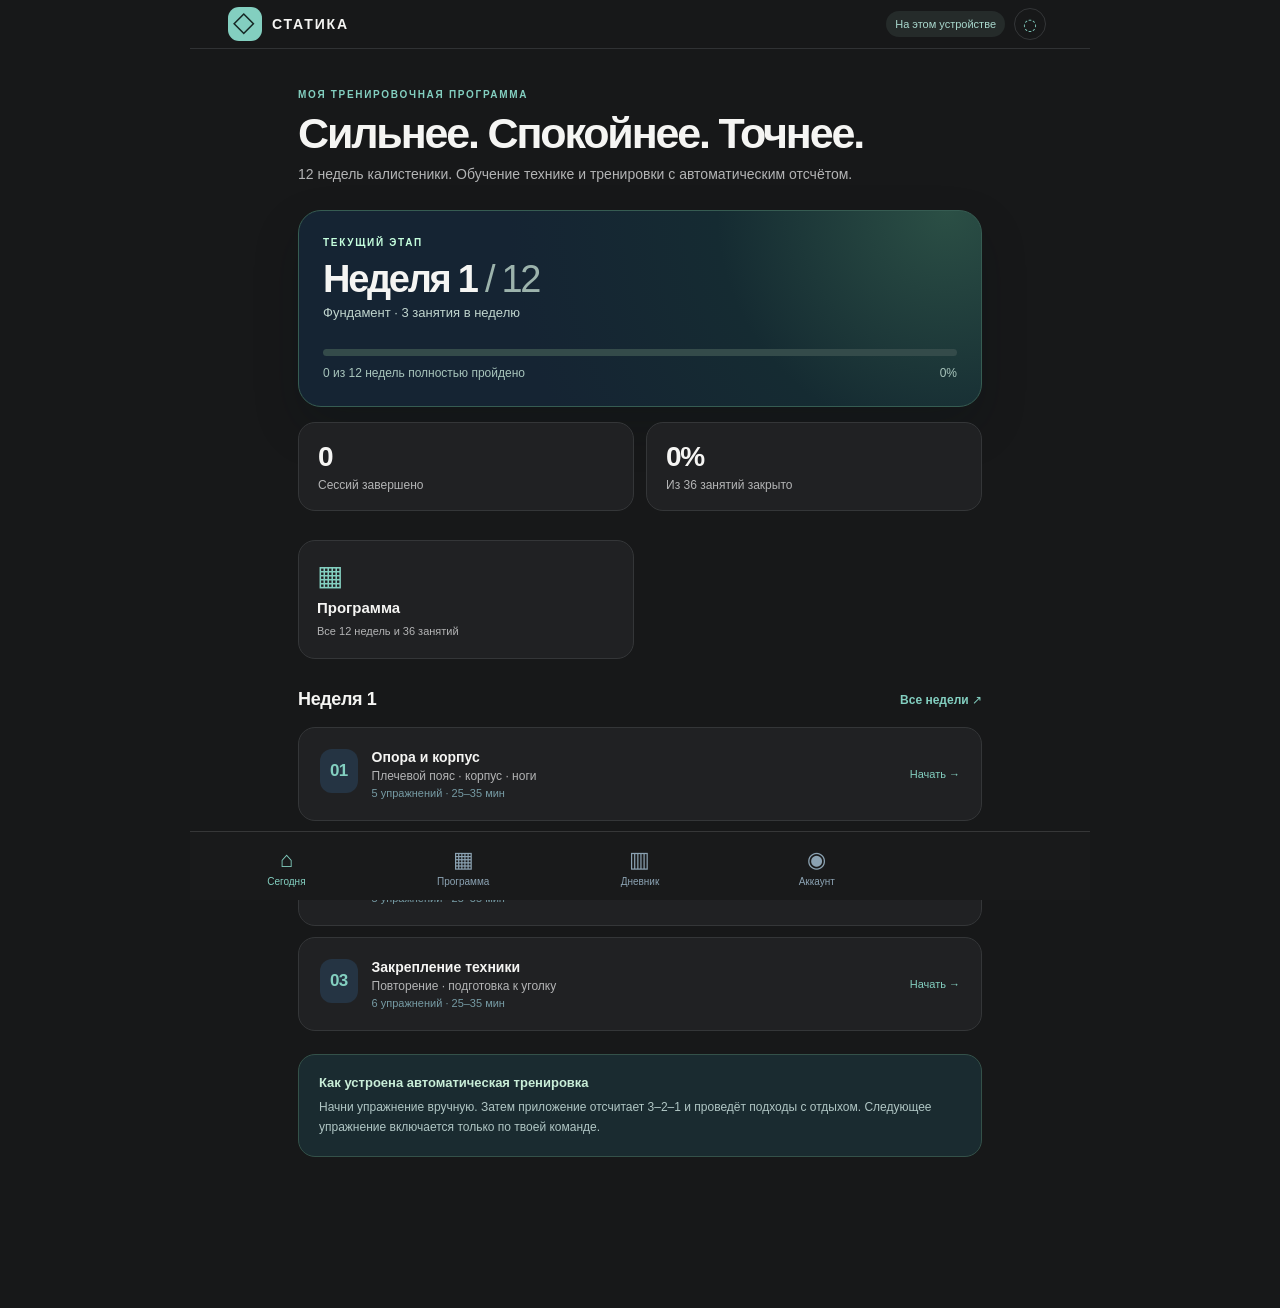
==== test/index.html @ 22984cbe "Add files via upload rc7" ====
<!doctype html>
<html lang="ru">
<head>
  <meta charset="utf-8">
  <meta name="viewport" content="width=device-width,initial-scale=1,viewport-fit=cover">
  <meta name="theme-color" content="#171819">
  <meta name="description" content="Персональный курс статической калистеники: 12 недель, таймер, дневник и синхронизация">
  <meta name="apple-mobile-web-app-capable" content="yes">
  <meta name="apple-mobile-web-app-status-bar-style" content="black-translucent">
  <meta name="apple-mobile-web-app-title" content="Статика">
  <link rel="manifest" href="./manifest.webmanifest">
  <link rel="apple-touch-icon" href="./icons/icon-192.png">
  <link rel="icon" type="image/png" href="./icons/icon-192.png">
  <link rel="stylesheet" href="./styles.css">
  <title>Статика 2.3 RC7 — ТЕСТ</title>
</head>
<body>
  <div id="app" aria-live="polite">
    <div class="splash"><div class="splash-icon">◈</div><strong>Статика</strong><span>Загрузка плана тренировок…</span></div>
  </div>
  <div id="toast" class="toast" role="status" aria-live="polite"></div>
  <script src="../config.js"></script>
  <script src="./visuals.js" defer></script>
  <script src="./v21-engine.js" defer></script>
  <script src="./version.js" defer></script>
  <script src="./app.js" defer></script>
</body>
</html>
---- test/styles.css ----
:root{color-scheme:dark;--bg:#0b1420;--panel:#121f2d;--panel2:#182838;--border:#2d3c4a;--text:#eef6f5;--muted:#9cafbb;--accent:#b0eac6;--accent-dark:#19382a;--warning:#f3d4a0;--red:#ffa9a9;--radius:19px;font-family:-apple-system,BlinkMacSystemFont,'Segoe UI',Roboto,'Helvetica Neue',Arial,sans-serif;font-synthesis:none}
*{box-sizing:border-box}body{margin:0;background:var(--bg);color:var(--text);-webkit-tap-highlight-color:transparent}button,input,textarea,select{font:inherit}button{cursor:pointer}button:disabled{opacity:.6;cursor:not-allowed}a{color:var(--accent)}.app-shell{min-height:100dvh;max-width:900px;margin:auto;padding-bottom:calc(88px + env(safe-area-inset-bottom))}.topbar{height:70px;padding:0 22px;display:flex;align-items:center;justify-content:space-between;border-bottom:1px solid rgba(255,255,255,.06);position:sticky;top:0;background:rgba(11,20,32,.94);backdrop-filter:blur(18px);z-index:10}.brand{border:0;background:none;color:var(--text);display:flex;align-items:center;gap:10px;font-weight:850;letter-spacing:.13em;font-size:14px;padding:8px 0}.brand-mark{border-radius:13px;background:var(--accent);color:#143225;font-size:28px;width:34px;height:34px;line-height:30px}.top-profile{display:flex;gap:9px;align-items:center;border:0;background:transparent;color:inherit}.avatar{border:1px solid var(--border);border-radius:50%;width:32px;height:32px;display:grid;place-items:center;color:var(--accent)}.sync-pill{font-size:11px;border-radius:999px;padding:7px 9px;background:#243345;color:#adbecc}.sync-pill.good{background:#1d392f;color:#aeecc5}.sync-pill.warn{background:#3b3027;color:#f5cc99}.sync-pill.bad{background:#402a2b;color:#ffa9a9}.main{padding:29px 22px 20px}.heading{margin-bottom:25px}.eyebrow{font-size:10px;letter-spacing:.17em;font-weight:800;color:var(--accent);text-transform:uppercase}.heading h1{font-size:clamp(29px,7vw,43px);letter-spacing:-.05em;line-height:1.08;margin:10px 0 8px;font-weight:780}.muted{color:var(--muted);line-height:1.5}.heading p{font-size:14px;max-width:590px;margin:0}.hero{padding:26px 24px;background:radial-gradient(circle at 95% 0%,#2b4f45 0%,#152b32 34%,#152433 65%);border:1px solid #365c52;border-radius:23px;box-shadow:0 20px 45px #03101838}.hero-tag{color:#c5ffde;font-size:10px;letter-spacing:.17em;font-weight:800}.hero h2{font-size:38px;letter-spacing:-.06em;margin:10px 0 4px}.hero h2 span{font-weight:400;color:#9cb3ac}.hero-sub{color:#c0d5ce;font-size:13px}.meter{height:7px;background:#344b4a;border-radius:10px;overflow:hidden}.meter>span{display:block;height:100%;background:var(--accent);border-radius:10px;transition:width .2s}.hero .meter{margin-top:29px}.hero-footer{display:flex;justify-content:space-between;margin-top:10px;font-size:12px;color:#a8c5bc}.two-stats{display:grid;grid-template-columns:repeat(2,minmax(0,1fr));gap:12px;margin:15px 0 29px}.stat{background:var(--panel);border:1px solid var(--border);border-radius:17px;padding:18px 19px}.stat-value{font-size:28px;font-weight:750;letter-spacing:-.05em;color:var(--text)}.stat-label{color:var(--muted);font-size:12px;margin-top:5px}.section-title{display:flex;justify-content:space-between;align-items:center;gap:10px;margin:24px 0 14px}.section-title h2{font-size:18px;margin:0;letter-spacing:-.02em}.text-link{background:transparent;border:0;color:var(--accent);font-size:12px;font-weight:650;padding:6px 0;text-decoration:none}.day-list{display:grid;gap:11px}.day-card{display:flex;align-items:center;text-align:left;gap:14px;padding:17px;background:var(--panel);border:1px solid var(--border);border-radius:17px;color:var(--text);min-width:0}.day-card:hover,.day-card:focus-visible{border-color:#6d9d88}.day-num{font-size:17px;letter-spacing:-.04em;background:#253443;align-self:flex-start;border-radius:12px;padding:12px 10px;color:var(--accent);font-weight:750}.day-info{flex:1;min-width:0;display:grid;gap:4px}.day-info strong{font-size:14px}.day-info>span{font-size:12px;color:var(--muted)}.day-meta{font-size:11px;color:#769ba4}.state-label{font-size:11px;color:var(--accent);white-space:nowrap}.state-label.finished{color:#96b8a4}.state-label b{font-size:17px;margin-left:4px}.note-card{background:#1a2b30;border:1px solid #345149;border-radius:17px;padding:18px 20px;margin:23px 0}.note-card strong{font-size:13px;color:#c9eed8}.note-card p{font-size:12px;color:#b0c6c4;line-height:1.65;margin:7px 0 0}.note-card .btn{margin-top:12px}.recent{border:1px solid var(--border);border-radius:14px;background:transparent;color:inherit;padding:14px;width:100%;display:grid;gap:5px;text-align:left}.recent>span{font-size:12px;color:var(--muted)}.recent strong{font-size:13px}.bottom-nav{position:fixed;z-index:15;bottom:0;left:50%;transform:translateX(-50%);display:grid;grid-template-columns:repeat(4,1fr);background:#101d2aee;border-top:1px solid #2b3a4d;width:min(900px,100%);padding:10px 8px calc(8px + env(safe-area-inset-bottom));backdrop-filter:blur(16px)}.nav-link{border:0;background:transparent;color:#8ba2b2;display:grid;place-items:center;gap:4px;padding:5px 2px;font-size:11px}.nav-link.active{color:var(--accent)}.nav-glyph{font-size:24px;line-height:1.15}.week-strip{display:flex;gap:9px;overflow:auto;scrollbar-width:none;padding:0 0 12px;margin:0 -22px 12px;padding-left:22px;padding-right:22px}.week-strip::-webkit-scrollbar{display:none}.week-pill{flex:0 0 42px;height:42px;border:1px solid var(--border);border-radius:13px;background:var(--panel);color:var(--text);font-size:14px}.week-pill.selected{background:var(--accent);border-color:var(--accent);color:#152b27;font-weight:800}.phase-card{border:1px solid #365348;background:#1a312d;border-radius:18px;padding:20px 22px;margin-bottom:17px}.phase-card h2{font-size:23px;margin:7px 0}.phase-card p{font-size:13px;color:#b3d3c6;margin:0}.plan-card{background:var(--panel);border:1px solid var(--border);border-radius:20px;padding:19px;margin:14px 0}.plan-header{display:flex;justify-content:space-between;gap:10px}.plan-header h3{font-size:20px;letter-spacing:-.03em;margin:7px 0 5px}.plan-header p{font-size:12px;margin:0}.tag{background:#27384a;border-radius:9px;color:#9db6c4;padding:7px 9px;align-self:start;font-size:11px;white-space:nowrap}.tag.done{background:#244435;color:var(--accent)}.plan-exercises{margin:18px 0;border-block:1px solid var(--border)}.plan-exercise{display:flex;justify-content:space-between;align-items:center;gap:10px;padding:11px 0;border-bottom:1px solid #253746;font-size:12px}.plan-exercise:last-child{border-bottom:0}.plan-exercise span{min-width:0}.plan-exercise small{color:#a0cdb4;flex-shrink:0;font-size:11px}.btn{border-radius:12px;padding:13px 16px;font-size:13px;font-weight:760;border:1px solid transparent;min-height:46px;display:inline-flex;justify-content:center;align-items:center;gap:9px}.btn-wide{width:100%;justify-content:space-between}.btn-primary{background:var(--accent);color:#152c23}.btn-light{background:#d4eadd;color:#1b3429}.btn-outline{background:transparent;color:var(--accent);border-color:#5a8475}.btn-muted{background:#283848;color:#e4eff4}.btn-finish{background:#2b493c;border-color:#4b7864;color:#ceffe0;margin-top:20px}.workout-top{display:flex;justify-content:space-between;align-items:center}.back-btn{background:none;border:0;color:var(--accent);padding:5px 0;font-size:13px}.workout-step{font-size:11px;letter-spacing:.1em;color:var(--muted);font-weight:750}.workout-name{font-size:28px;letter-spacing:-.04em;margin:19px 0}.workout-progress{display:flex;gap:12px;align-items:center;font-size:11px;color:var(--muted);margin-bottom:17px}.workout-progress .meter{flex:1}.exercise-strip{display:flex;gap:10px;margin:18px 0 22px;overflow:auto}.exercise-node{width:39px;height:39px;flex:0 0 39px;border:1px solid #395264;border-radius:50%;background:var(--panel);color:var(--muted);font-size:14px;font-weight:700}.exercise-node.current{background:var(--accent);border-color:var(--accent);color:#142d20}.exercise-node.completed:not(.current){border-color:#567e67;color:#a1ddbc}.workout-card{background:var(--panel);border:1px solid var(--border);border-radius:22px;padding:22px}.exercise-count{font-size:10px;letter-spacing:.17em;color:var(--accent);font-weight:800}.workout-card h2{font-size:27px;letter-spacing:-.04em;line-height:1.2;margin:9px 0 5px}.exercise-prescription{font-size:14px;color:#b4d9c1}.coaching{background:#1c2f3a;border:1px solid #304755;border-radius:15px;padding:17px;margin:22px 0}.coaching strong,.little-title{font-size:13px}.coaching p{color:#c0d0d7;font-size:13px;line-height:1.65;margin:7px 0 11px}.coaching-cue{font-size:12px;color:var(--accent)}.coaching details{margin-top:12px;padding-top:10px;border-top:1px solid #385163}.coaching summary{color:#a7c6cf;font-size:12px;cursor:pointer}.coaching details p{margin-bottom:0}.little-title{margin:20px 0 12px}.set-row{display:flex;gap:8px;overflow-x:auto;padding-bottom:5px}.set-pill{background:#253747;color:#b9cbd5;border:1px solid #385366;border-radius:10px;padding:10px 12px;font-size:11px;flex-shrink:0}.set-pill.active{border-color:var(--accent);color:var(--accent)}.set-pill.recorded{background:#214036}.current-set{font-size:12px;color:#b4bdc9;margin:12px 0 16px}.timer-box{border:1px solid #3d594f;background:linear-gradient(140deg,#203d35,#192f38);border-radius:18px;text-align:center;padding:20px 15px;margin:17px 0}.timer-caption{font-size:10px;letter-spacing:.13em;color:#a4d7bd;font-weight:800}.timer-digits{font-size:65px;font-variant-numeric:tabular-nums;font-weight:800;letter-spacing:-.08em;padding:4px 0 14px}.timer-digits small{font-size:14px;letter-spacing:0;font-weight:400;color:#b2cdbb;margin-left:8px}.timer-actions{display:flex;gap:9px}.timer-actions>*{flex:1}.fine-print{color:#8fa6b2;font-size:11px;line-height:1.5;margin:12px 0 0}.center{text-align:center;display:block}.record-form{margin:19px 0}.record-form label,.feelings label,.form-stack label{font-size:12px;color:#aabfcc;display:grid;gap:8px}.record-line{display:flex;gap:9px;margin-top:9px}.record-line input{width:93px;flex:0 0 93px}.record-line .btn{flex:1}.rest-line{display:flex;align-items:center;gap:9px;margin-top:20px;font-variant-numeric:tabular-nums}.rest-line .btn{font-size:12px}.feelings{margin-top:16px;background:var(--panel);border:1px solid var(--border);border-radius:18px;padding:18px;display:grid;gap:11px}.feelings h3{font-size:15px;margin:0 0 4px}.feelings select,.feelings textarea,input,.form-stack input{background:#0d1c29;color:var(--text);border:1px solid #395061;border-radius:11px;padding:12px 13px;outline:none;max-width:100%;min-height:44px}.feelings textarea{resize:vertical}.feelings select:focus,.feelings textarea:focus,input:focus,.form-stack input:focus{border-color:var(--accent)}.chart-card,.settings-card{background:var(--panel);border:1px solid var(--border);border-radius:20px;padding:21px;margin:16px 0}.chart-card h2,.settings-card h2{font-size:17px;letter-spacing:-.02em;margin:0 0 13px}.bars{display:grid;grid-template-columns:repeat(12,1fr);align-items:end;gap:7px;height:150px;margin:22px 0 4px}.bar-col{display:grid;grid-template-rows:1fr auto;gap:8px;justify-items:center;height:100%;min-width:0}.bar-track{width:100%;max-width:28px;border-radius:5px;background:#293a45;height:100%;position:relative;overflow:hidden}.bar-fill{position:absolute;bottom:0;width:100%;background:var(--accent);border-radius:5px;min-height:0}.bar-col small{font-size:10px;color:#a1b9c4}.history-row{border:1px solid var(--border);background:var(--panel);border-radius:14px;margin:9px 0;padding:15px;display:flex;align-items:flex-start;gap:12px}.history-icon{color:var(--accent);background:#294439;border-radius:10px;padding:9px}.history-body{display:grid;gap:5px;flex:1;min-width:0}.history-body strong{font-size:13px}.history-body span,.history-body small{font-size:11px;color:#9db2bd}.history-body p{font-size:12px;color:#d3e1e4;white-space:pre-wrap;overflow-wrap:anywhere;margin:6px 0 0}.history-action{border:0;background:none;color:var(--accent);font-size:18px}.empty{border:1px dashed #4b6170;border-radius:17px;text-align:center;padding:30px 20px;margin-top:17px}.empty-symbol{font-size:38px;color:var(--accent)}.empty h3{font-size:16px}.empty p{font-size:12px;color:var(--muted);margin-bottom:19px}.settings-card .section-title{margin:0 0 16px}.settings-card .tag{font-size:10px}.settings-card .small{font-size:12px;margin-top:-3px;line-height:1.6}.connected{display:flex;align-items:center;gap:11px}.connected-mark{background:#244838;border-radius:12px;color:var(--accent);padding:12px}.connected strong{font-size:13px}.connected p{font-size:11px;color:var(--muted);margin:5px 0 0}.action-row{display:flex;flex-wrap:wrap;gap:10px;margin-top:16px}.form-stack{display:grid;gap:14px}.form-stack label>input{width:100%;margin-top:0}.mode-switch{display:grid;grid-template-columns:1fr 1fr;background:#0f2030;padding:4px;border-radius:12px}.mode-switch button{border:0;border-radius:9px;background:transparent;color:#a0b5c4;padding:11px}.mode-switch button.selected{background:#274338;color:var(--accent)}.version{text-align:center;font-size:11px;color:#6e8998;margin-top:30px}.splash{height:100dvh;display:flex;flex-direction:column;align-items:center;justify-content:center;gap:8px;font-size:25px}.splash-icon{font-size:65px;color:var(--accent)}.splash span{font-size:13px;color:var(--muted)}.toast{position:fixed;z-index:100;bottom:calc(85px + env(safe-area-inset-bottom));left:50%;transform:translate(-50%,20px);width:calc(100% - 30px);max-width:500px;border:1px solid #799886;background:#263e37;color:#effff2;border-radius:13px;padding:13px 16px;opacity:0;pointer-events:none;transition:.18s;font-size:13px;box-shadow:0 18px 60px #0009}.toast.show{opacity:1;transform:translate(-50%,0)}
@media(min-width:740px){.main{padding:40px 38px 40px}.week-strip{margin-inline:-38px;padding-inline:38px}.day-card{padding:21px}.topbar{padding-inline:38px}.workout-card{padding:30px}.main{max-width:760px;margin:auto}}
@media(max-width:390px){.main{padding-inline:15px}.topbar{padding-inline:15px}.sync-pill{font-size:9px;padding:7px}.week-strip{margin-inline:-15px;padding-inline:15px}.day-card{gap:9px;padding:14px}.day-info strong{font-size:13px}.state-label{font-size:10px}.plan-card{padding:14px}.record-line .btn{font-size:11px;padding-inline:9px}}
@media(prefers-reduced-motion:reduce){*,*:before,*:after{scroll-behavior:auto!important;transition:none!important}}
/* ===== Статика 2.0: режим обучения + автоматическая тренировка ===== */
.v2-brand-number{font-size:10px;color:var(--accent);letter-spacing:0}.bottom-nav{grid-template-columns:repeat(5,minmax(0,1fr))}.nav-link{font-size:10px}.nav-glyph{font-size:22px}
.v2-mode-cards{display:grid;grid-template-columns:1fr 1fr;gap:12px;margin:14px 0 28px}.v2-mode-cards button{color:var(--text);background:var(--panel);border:1px solid var(--border);border-radius:17px;padding:18px;display:grid;gap:7px;text-align:left}.v2-mode-cards button>span{font-size:28px;color:var(--accent)}.v2-mode-cards button strong{font-size:15px}.v2-mode-cards button small{font-size:11px;color:var(--muted);line-height:1.5}.v2-mode-cards button:hover{border-color:var(--accent)}
.v2-ex-preview{background:transparent;color:inherit;border:none;width:100%;text-align:left;cursor:pointer}.v2-ex-preview:hover{color:var(--accent)}
.study-library{display:flex;gap:9px;flex-wrap:nowrap;overflow:auto;margin:15px 0 24px;padding-bottom:12px;scrollbar-width:thin;scrollbar-color:#496657 transparent}.study-library button{flex:0 0 auto;max-width:220px;border:1px solid var(--border);border-radius:12px;background:var(--panel);color:#c7dadd;padding:11px 13px;font-size:12px}.study-library button.selected{background:var(--accent);color:#16392a;border-color:var(--accent);font-weight:750}.learn-card{padding:21px;border:1px solid var(--border);border-radius:22px;background:var(--panel)}.learn-card h2{font-size:27px;letter-spacing:-.04em;line-height:1.2;margin:10px 0 18px}
.diagram{position:relative;border:1px solid #41655a;background:radial-gradient(circle at 45% 36%,#1f4445,#122833 73%);border-radius:17px;overflow:hidden;min-height:220px}.diagram svg{display:block;width:100%;height:auto;min-height:210px}.diagram-badge{position:absolute;right:12px;top:12px;border:1px solid #659b82;background:#1b3c35ed;border-radius:999px;padding:7px 11px;color:#c0f0d2;font-size:11px}.diagram-badge.wrong{color:#ffd2cc;background:#583b37ed;border-color:#b07067}
.diagram-switch{display:grid;grid-template-columns:1fr 1fr;gap:9px;margin:13px 0 8px}.diagram-switch button{background:#223541;border:1px solid var(--border);color:#b5cbd1;padding:12px 9px;border-radius:10px;font-size:12px;font-weight:700}.diagram-switch button.selected{color:var(--accent);background:#2b493e;border-color:#76ae8f}.diagram-switch button.wrong{color:#ffd7d3;background:#563a35;border-color:#b16d6b}
.study-grid{display:grid;grid-template-columns:1.3fr 1fr;gap:12px}.study-grid .coaching{margin:14px 0;background:#1b3039}.coaching ul{margin:10px 0 0;padding-left:20px;color:#d0e3e6;font-size:12px;line-height:1.8}.v2-fallback{margin:7px 0 17px;padding:15px;border:1px solid #415b5c;background:#1d333b;border-radius:13px;font-size:12px}.v2-fallback summary{color:var(--accent);cursor:pointer;font-weight:700}.v2-fallback p{line-height:1.6;color:#d0e5e2}
.v2-workout h2{margin-bottom:3px}.micro-learn{width:100%;display:flex;justify-content:space-between;align-items:center;background:#213a3d;border:1px solid #4a7964;border-radius:13px;padding:13px 15px;color:var(--accent);font-size:12px;font-weight:800;margin:22px 0}.micro-learn span{font-size:20px}
.v2-machine{border:1px solid #416859;border-radius:19px;background:radial-gradient(circle at top,#25483b,#162f33 80%);padding:27px 18px 22px;text-align:center;margin:21px 0 14px}.v2-digits{display:flex;align-items:baseline;justify-content:center;gap:12px;margin:6px 0}.v2-digits strong{font-size:clamp(67px,12vw,99px);font-weight:800;letter-spacing:-.08em;font-variant-numeric:tabular-nums;line-height:1.2}.v2-digits small{font-size:16px;color:#c3d9cc}.v2-hint{font-size:12px;color:#c5d9d3;line-height:1.7;max-width:460px;margin:4px auto 23px}.v2-controls{display:flex;align-items:stretch;gap:9px;flex-wrap:wrap;justify-content:center}.v2-controls>.btn{flex:1;white-space:normal}.v2-controls>.subtle-card{width:100%;font-size:12px;line-height:1.6;color:#c5d7cf;padding:13px;border:1px solid #4b7062;border-radius:12px}
.v2-quick-row{display:flex;gap:14px;flex-wrap:wrap;align-items:center;justify-content:space-between;padding:9px 2px;font-size:12px;color:#d1e8e4}.v2-check{display:flex;align-items:center;gap:6px;cursor:pointer}.v2-check input{accent-color:var(--accent);width:16px;height:16px}.v2-rest{display:flex;align-items:center;gap:6px}.v2-rest select{background:#223945;border:1px solid #4c6a72;color:var(--text);padding:7px;border-radius:8px;font-size:12px}.v2-edit{margin-top:22px;padding:15px;border:1px solid var(--border);border-radius:13px;background:#1a2b35}.v2-edit summary{font-size:12px;color:#d2e8e6;cursor:pointer}.v2-edit p{font-size:12px;color:var(--muted)}.v2-edit .record-line{align-items:stretch}.v2-edit .btn{min-width:0}.record-line input{background:#101e2c}.learn-card .btn-wide{margin-top:17px}
.exercise-node:disabled{opacity:.65;cursor:not-allowed}.plan-exercise:focus-visible,.micro-learn:focus-visible,.v2-mode-cards button:focus-visible{outline:2px solid var(--accent);outline-offset:2px}
@media(max-width:650px){.study-grid{grid-template-columns:1fr;gap:0}.study-grid .coaching{margin:10px 0}.diagram svg{min-height:160px}.bottom-nav{padding-inline:2px}.nav-link{font-size:9px}.nav-glyph{font-size:20px}.topbar{padding-inline:14px}.v2-machine{padding:18px 12px}.v2-rest{margin-left:auto}.learn-card{padding:15px}.learn-card h2{font-size:23px}}
@media(max-width:365px){.nav-link{font-size:8px}.v2-mode-cards button{padding:11px}.v2-mode-cards button strong{font-size:13px}.v2-quick-row{gap:10px}.workout-card{padding:15px}}
.v2-rep-entry{display:flex;align-items:center;gap:8px;font-size:12px;color:#d4e6dd}.v2-rep-entry input{width:76px;min-height:45px;color:var(--text);background:#132830;border:1px solid #5e8277;border-radius:11px;padding:10px}.v2-controls .v2-rep-entry{flex:1}.v2-controls .v2-rep-entry + .btn{flex:1}
/* Статика 2.1: настройка экрана и фонового аудио */
.screen-mode-card{margin-top:17px;padding:16px 16px 13px;background:#1b303a;border:1px solid #3e6264;border-radius:15px}
.mode-heading{font-weight:800;font-size:13px;color:#d6efdf;margin:0 0 10px}
.mode-options{display:grid;gap:9px}.mode-choice{display:flex;align-items:flex-start;gap:10px;background:#142832;border:1px solid #334d5a;border-radius:11px;padding:11px;cursor:pointer}.mode-choice:has(input:checked){background:#213b37;border-color:#87c2a0}
.mode-choice input{margin:3px 0 0;accent-color:#b0eac6;flex:0 0 auto}.mode-choice span{display:grid;gap:5px;line-height:1.4}.mode-choice strong{font-size:12px;color:#f1f8f2}.mode-choice small{font-size:11px;color:#adc8c3;line-height:1.5}.mode-status{font-size:11px;color:#b8d5cb;line-height:1.6;margin:12px 0 7px}
.screen-mode-card .text-link{display:block;text-align:left;font-size:12px}.v2-workout .screen-mode-card{margin-bottom:12px}

/* 2.3 RC: compact workout with visible exercise media */
.v2-workout{padding:16px!important}
.v2-workout h2{margin-bottom:4px!important}
.v23-tech{border-radius:16px;overflow:hidden;background:#1b3935;margin:12px 0 14px}
.v23-tech-photo{width:100%;border:0;background:transparent;padding:0;display:block;cursor:pointer}
.v23-tech-photo img{display:block;width:100%;aspect-ratio:16/9;object-fit:cover}
.v23-tech-fallback svg{width:100%;max-height:215px;display:block}
.v23-tech-caption{display:flex;align-items:center;justify-content:space-between;padding:9px 12px;color:#b1e5ce;font-size:13px;gap:10px}
.v23-tech-caption button{background:transparent;border:0;color:#b1e5ce;font-size:22px}
.v2-workout .v2-machine{padding:12px!important;margin:8px 0!important}
.v2-workout .v2-digits{margin:3px 0!important}
.v2-workout .v2-digits strong{font-size:clamp(34px,9vw,48px)!important}
.v2-workout .v2-hint{font-size:13px!important;margin:4px 0 10px!important}
.v23-settings{margin:14px 0;border:1px solid #2a4651;border-radius:12px;padding:12px}
.v23-settings>summary{cursor:pointer;color:#9fb8bf;font-size:13px}
.v23-settings .screen-mode-card{margin-top:12px}
.v23-learn-photo{width:100%;display:block;border-radius:12px;margin-bottom:10px}

/* 2.3 RC2: workout-first mobile layout, approved photographic composition */
body:has(.v2-workout) .topbar{height:46px;position:relative;padding-inline:14px}
body:has(.v2-workout) .brand{font-size:11px;gap:6px;letter-spacing:.06em}
body:has(.v2-workout) .brand-mark{width:26px;height:26px;font-size:20px;line-height:23px}
body:has(.v2-workout) .sync-pill{font-size:10px;padding:5px 7px}
body:has(.v2-workout) .main{padding:8px 12px 24px}
body:has(.v2-workout) .workout-top{margin:0 0 6px}
body:has(.v2-workout) .workout-compact-title{font-size:12px;color:#9fb8c4;margin:0 0 5px}
body:has(.v2-workout) .workout-progress{margin:0 0 6px;font-size:10px}
body:has(.v2-workout) .exercise-strip{margin:5px 0 8px;gap:7px}
body:has(.v2-workout) .exercise-node{width:27px;height:27px;flex-basis:27px;font-size:11px}
body:has(.v2-workout) .v2-workout{padding:12px!important;border-radius:18px}
body:has(.v2-workout) .exercise-count{font-size:10px}
body:has(.v2-workout) .v2-workout h2{font-size:23px;margin:3px 0}
body:has(.v2-workout) .exercise-prescription{margin:3px 0 6px;font-size:12px}
body:has(.v2-workout) .v23-tech{margin:7px 0 9px;border-radius:13px}
body:has(.v2-workout) .v23-tech-photo img{aspect-ratio:16/9;object-fit:contain;background:#1c2c2d}
body:has(.v2-workout) .v23-tech-caption{padding:6px 9px;font-size:11px}
body:has(.v2-workout) .v2-machine{background:transparent;border:0;padding:0!important;margin:3px 0!important;display:grid;grid-template-columns:1fr auto;gap:3px 8px;align-items:center;text-align:left}
body:has(.v2-workout) .v2-machine>.eyebrow{font-size:10px}
body:has(.v2-workout) .v2-digits{grid-column:2;grid-row:1;margin:0!important}
body:has(.v2-workout) .v2-digits strong{font-size:35px!important;line-height:1}
body:has(.v2-workout) .v2-digits small{font-size:12px}
body:has(.v2-workout) .v2-controls{grid-column:1/-1;grid-row:2;flex-wrap:nowrap;margin:6px 0 0}
body:has(.v2-workout) .v2-controls .btn{min-height:42px;padding:9px;font-size:12px}
body:has(.v2-workout) .v2-hint{grid-column:1/-1;grid-row:3;font-size:11px;line-height:1.35;margin:2px 0!important}
body:has(.v2-workout) .set-row{margin-top:12px}
body:has(.v2-workout) .current-set{margin:3px 0 6px;font-size:11px}
body:has(.v2-workout) .bottom-nav{padding-top:5px;padding-bottom:calc(5px + env(safe-area-inset-bottom))}
@media(max-width:390px){body:has(.v2-workout) .v2-workout h2{font-size:21px}body:has(.v2-workout) .v2-digits strong{font-size:32px!important}}

/* RC3: restore approved single-screen layout and sticky header */
html{scroll-padding-top:calc(54px + env(safe-area-inset-top,0px));overscroll-behavior-y:contain}
body{padding-top:env(safe-area-inset-top,0px)}
.topbar,body:has(.v2-workout) .topbar{position:sticky;top:0;height:50px;z-index:50;background:#0b1420;transform:none;visibility:visible}
body:has(.v2-workout) .main{padding:9px 12px 25px}
body:has(.v2-workout) .workout-top{margin:0 0 3px}
body:has(.v2-workout) .workout-compact-title{margin:0 0 3px}
body:has(.v2-workout) .exercise-strip{margin:3px 0 6px}
body:has(.v2-workout) .v2-workout{padding:10px!important}
body:has(.v2-workout) .v23-tech-photo{background:#1b3935}
body:has(.v2-workout) .v23-tech-photo img{width:100%;height:min(39dvh,310px);aspect-ratio:auto;object-fit:contain;object-position:center;background:#1b3935}
body:has(.v2-workout) .v2-machine{display:grid;grid-template-columns:1fr auto;gap:6px 10px;margin:5px 0 0!important}
body:has(.v2-workout) .v2-machine>.eyebrow{grid-column:1;grid-row:1;font-size:12px}
body:has(.v2-workout) .v2-digits{grid-column:2;grid-row:1}
body:has(.v2-workout) .v2-digits strong{font-size:42px!important;color:#b1eccb}
body:has(.v2-workout) .v2-controls{grid-column:1/-1;grid-row:3;margin:4px 0 0}
body:has(.v2-workout) .v2-controls .btn{font-size:14px;min-height:46px}
body:has(.v2-workout) .v2-hint{grid-column:1/-1;grid-row:4}
body:has(.v2-workout) .v2-machine:before{content:'';grid-column:1/-1;grid-row:2;height:6px;border-radius:10px;background:#34564e}
body:has(.v2-workout) .set-row{margin-top:12px}
body:has(.v2-workout) .v23-tech-caption{font-size:12px}
@media(max-height:740px){body:has(.v2-workout) .v23-tech-photo img{height:min(33dvh,240px)}}

/* RC4 — approved editorial reference: charcoal, typography, photography, minimal chrome */
:root{--bg:#171819;--panel:#202123;--panel2:#252628;--border:#343638;--text:#f5f5f3;--muted:#b3b4b5;--accent:#83cfc0;--accent-dark:#243f3a;--radius:15px;font-family:-apple-system,BlinkMacSystemFont,"Helvetica Neue",Arial,sans-serif}
html,body{background:#171819;color:var(--text)}
.topbar,body:has(.v2-workout) .topbar{background:#171819;border-bottom:1px solid #303234;height:49px}
.brand-mark{background:#83cfc0!important;color:#152623!important;border-radius:11px!important}
.sync-pill{background:#252b2a!important;border:0!important;color:#a9d8cd!important}
.bottom-nav{background:#191a1b!important;border-top:1px solid #363738!important}
.nav-link.active,.nav-link.active .nav-glyph{color:#83cfc0!important}
body:has(.v2-workout) .main{padding:8px 14px 28px!important}
body:has(.v2-workout) .workout-top{margin-bottom:4px!important}
body:has(.v2-workout) .workout-step{letter-spacing:.09em;color:#a4a5a6;font-size:10px}
body:has(.v2-workout) .workout-compact-title{color:#b4b5b5;font-size:11px;margin:0 0 3px!important}
body:has(.v2-workout) .workout-progress{margin-bottom:5px!important}
body:has(.v2-workout) .exercise-strip{margin:3px 0 8px!important}
body:has(.v2-workout) .exercise-node{background:transparent;border-color:#4b5151;color:#b8baba}
body:has(.v2-workout) .exercise-node.current{background:#83cfc0;color:#172523;border-color:#83cfc0}
body:has(.v2-workout) .v2-workout{background:transparent!important;border:0!important;border-radius:0!important;padding:0!important;box-shadow:none!important}
body:has(.v2-workout) .exercise-count{color:#83cfc0;font-size:10px;letter-spacing:.15em}
body:has(.v2-workout) .v2-workout h2{font-size:clamp(24px,6.7vw,32px)!important;line-height:1.08;letter-spacing:-.035em;font-weight:750;margin:4px 0 3px!important}
body:has(.v2-workout) .exercise-prescription{color:#b9baba;font-size:12px;margin:0 0 6px!important}
body:has(.v2-workout) .v23-tech{border-radius:13px!important;background:#202123!important;margin:7px 0 8px!important}
body:has(.v2-workout) .v23-tech-photo{background:#202123!important}
body:has(.v2-workout) .v23-tech-photo img{width:100%;height:clamp(145px,26dvh,240px)!important;object-fit:contain!important;background:#202123!important}
body:has(.v2-workout) .v23-tech-caption{background:#202123!important;color:#d0d1cf!important;padding:6px 9px!important;font-size:11px}
body:has(.v2-workout) .v23-tech-caption button{color:#83cfc0!important}
body:has(.v2-workout) .v2-machine{background:transparent!important;border:0!important;box-shadow:none!important;padding:0!important;margin:2px 0 0!important;grid-template-columns:1fr auto!important;gap:4px 8px!important}
body:has(.v2-workout) .v2-machine>.eyebrow{color:#c9d4d1!important;font-size:11px!important;letter-spacing:.1em}
body:has(.v2-workout) .v2-digits strong{font-size:clamp(32px,9vw,44px)!important;color:#83cfc0!important;font-weight:650}
body:has(.v2-workout) .v2-machine:before{display:none!important}
body:has(.v2-workout) .v24-timeline{grid-column:1/-1;grid-row:2;height:3px;background:#414747;border-radius:99px;overflow:hidden}
body:has(.v2-workout) .v24-timeline>span{display:block;width:0;height:100%;background:#83cfc0;transition:width .12s linear}
body:has(.v2-workout) .v2-controls{grid-column:1/-1;grid-row:3;margin:6px 0 0!important;gap:9px}
body:has(.v2-workout) .v2-controls .btn{border-radius:11px!important;background:#282a2b!important;border:1px solid #36393a!important;color:#f1f2ef!important;font-weight:600;min-height:42px;padding:9px 12px!important;box-shadow:none!important}
body:has(.v2-workout) .v2-controls .btn-primary{background:#83cfc0!important;color:#172725!important;border-color:#83cfc0!important}
body:has(.v2-workout) .v2-hint{grid-column:1/-1;grid-row:4;color:#9c9e9d!important;font-size:11px!important;margin:2px 0!important}
body:has(.v2-workout) .v23-settings{border:0!important;border-top:1px solid #36393a!important;border-radius:0!important;padding:10px 0!important;margin:12px 0!important}
body:has(.v2-workout) .v2-edit{background:transparent!important;border:0!important;border-top:1px solid #36393a!important;border-radius:0!important;padding:12px 0!important}
body:has(.v2-workout) .set-row{margin-top:12px!important}
@media(max-height:760px){body:has(.v2-workout) .v23-tech-photo img{height:clamp(130px,23dvh,190px)!important}body:has(.v2-workout) .exercise-strip{margin-bottom:5px!important}}
/* RC5 — approved compact editorial workout composition */
body:has(.rc5-workout) .main{padding:10px 16px 22px!important}
body:has(.rc5-workout) .topbar{height:48px}
body:has(.rc5-workout) .workout-top{margin:0 0 13px!important}
.rc5-heading{margin-bottom:12px}
.rc5-overline{font-size:10px;letter-spacing:.12em;font-weight:750;color:#bfc1c0}
.rc5-titleline{display:flex;align-items:center;justify-content:space-between;gap:10px;margin-top:4px}
.rc5-titleline h1{font-size:clamp(26px,7.5vw,35px);line-height:1.1;letter-spacing:-.045em;margin:0;font-weight:780}
.rc5-ex-index{white-space:nowrap;border:1px solid #454a4a;border-radius:30px;padding:5px 9px;font-size:11px;color:#e0e1e0}
.rc5-subline{display:flex;justify-content:space-between;align-items:center;color:#c1c4c3;font-size:12px;margin-top:8px}
.rc5-dots{display:flex;gap:5px}.rc5-dots button{border:0;background:#555a59;border-radius:50%;width:7px;height:7px;padding:0}.rc5-dots button.on{background:#86ddca}
body:has(.rc5-workout) .rc5-workout{padding:0!important;margin:0!important}
body:has(.rc5-workout) .v23-tech{margin:0!important;border-radius:16px!important;overflow:hidden;background:transparent!important}
body:has(.rc5-workout) .v23-tech-photo{border:0!important;padding:0!important;width:100%;display:block;background:transparent!important}
body:has(.rc5-workout) .v23-tech-photo img{display:block;width:100%;height:clamp(190px,34dvh,320px)!important;object-fit:contain!important;object-position:center!important;background:#202123!important}
.rc5-caption{display:flex;align-items:center;justify-content:space-between;gap:10px;margin:10px 0 15px;font-size:11px;color:#d0d1cf}
.rc5-caption span:last-child{white-space:nowrap;color:#86ddca}
body:has(.rc5-workout) .rc5-machine{position:relative;display:grid!important;grid-template-columns:minmax(0,1fr) auto!important;grid-template-rows:auto auto 5px!important;gap:9px 14px!important;background:#202123!important;border:0!important;border-radius:19px!important;padding:18px!important;margin:0!important;align-items:center}
body:has(.rc5-workout) .rc5-machine>.eyebrow{grid-column:1/-1!important;grid-row:1!important;font-size:13px!important;letter-spacing:0!important;font-weight:500!important;color:#83cfc0!important;text-transform:none!important}
body:has(.rc5-workout) .rc5-machine .v2-digits{grid-column:1!important;grid-row:2!important;margin:0!important;min-width:0}
body:has(.rc5-workout) .rc5-machine .v2-digits strong{font-size:clamp(36px,10vw,53px)!important;letter-spacing:-.04em;line-height:1.05;color:#92e5d0!important;font-weight:650}
body:has(.rc5-workout) .rc5-machine .v2-controls{grid-column:2!important;grid-row:2!important;margin:0!important;display:flex!important;flex-direction:column;gap:6px!important;min-width:0}
body:has(.rc5-workout) .rc5-machine .v2-controls .btn{min-height:51px!important;min-width:110px;max-width:160px;width:auto!important;border:0!important;border-radius:15px!important;background:#8de3cf!important;color:#152725!important;font-size:clamp(13px,3.8vw,17px)!important;padding:9px 15px!important;font-weight:600!important;line-height:1.1}
body:has(.rc5-workout) .rc5-machine .v2-controls .btn-muted{background:#333738!important;color:#f2f2f2!important;min-height:35px!important;font-size:11px!important}
body:has(.rc5-workout) .rc5-machine .v24-timeline{grid-column:1/-1!important;grid-row:3!important;height:5px!important;background:#424b4c!important;margin:0!important}
body:has(.rc5-workout) .rc5-machine .v2-hint{display:none!important}
.rc5-actions{display:flex;justify-content:center;gap:18px;margin:17px 0 5px}
.rc5-actions button{width:38px;height:38px;border:1px solid #4c5555;border-radius:50%;background:transparent;color:#e8edeb;font-size:18px;display:grid;place-items:center}
.rc5-advanced{display:none!important}
body:has(.rc5-workout) .feelings,body:has(.rc5-workout) .btn-finish,body:has(.rc5-workout) .fine-print.center{display:none!important}
body:has(.rc5-workout) .bottom-nav{padding:8px 3px calc(8px + env(safe-area-inset-bottom))!important}
.rc5-modal{position:fixed;inset:0;z-index:150;display:flex;align-items:flex-end;justify-content:center}
.rc5-scrim{position:absolute;inset:0;background:#000b}
.rc5-sheet{position:relative;width:100%;max-width:620px;max-height:min(82dvh,850px);overflow:auto;border-radius:24px 24px 0 0;padding:18px 20px calc(22px + env(safe-area-inset-bottom));background:#252729;color:#f4f5f3;box-shadow:0 -15px 60px #0009}
.rc5-sheet>header{display:flex;justify-content:space-between;align-items:center;gap:12px;margin-bottom:16px;font-size:17px}
.rc5-sheet>header button{border:0;background:transparent;color:#eee;font-size:30px;padding:0 6px}
.rc5-tabs{display:grid;grid-template-columns:repeat(3,1fr);gap:3px;background:#34383a;border-radius:12px;padding:4px;margin-bottom:16px}
.rc5-tabs button{border:0;border-radius:10px;background:transparent;color:#d7d9d7;padding:11px 5px;font-size:13px}
.rc5-tabs button.selected{background:#8de3cf;color:#162522;font-weight:700}
.rc5-modal-photo img{width:100%;max-height:38dvh;object-fit:contain;background:#1b1c1d;border-radius:14px}
.rc5-modal-diagram{min-height:170px}.rc5-sheet h3{font-size:17px;margin:16px 0 6px}.rc5-sheet p,.rc5-sheet li{font-size:13px;line-height:1.55;color:#d1d5d3}
.rc5-cue{color:#a0e7d5!important}
.rc5-menu-actions{display:grid}.rc5-menu-actions button{background:transparent;border:0;border-bottom:1px solid #404445;color:#eee;text-align:left;padding:18px 6px;font-size:14px;display:flex;justify-content:space-between}
.rc5-modal-settings .screen-mode-card{margin:0}.rc5-modal-settings .record-line{display:flex;gap:10px;flex-wrap:wrap}
.rc5-modal-open{overflow:hidden}
@media(max-height:740px){body:has(.rc5-workout) .v23-tech-photo img{height:clamp(160px,29dvh,240px)!important}.rc5-caption{margin:6px 0 9px}body:has(.rc5-workout) .rc5-machine{padding:13px!important}.rc5-actions{margin:9px 0 0}}

/* RC7 approved workout UI */
.rc5-heading{position:relative;z-index:9}
.rc7-picker-trigger{flex:none;display:inline-flex;align-items:center;justify-content:center;gap:13px;min-height:42px;padding:7px 14px;border:1px solid #86dfcb;border-radius:30px;background:transparent;color:#f2f3f1;font-size:14px;font-weight:600;white-space:nowrap}
.rc7-picker-trigger:disabled{opacity:.5}
.rc7-chevron{display:inline-block;width:9px;height:9px;border-right:2px solid #86dfcb;border-bottom:2px solid #86dfcb;transform:rotate(45deg) translateY(-2px)}
.rc7-chevron.up{transform:rotate(225deg) translateY(-2px)}
.rc7-picker-list{position:absolute;z-index:20;left:0;right:0;top:calc(100% + 10px);background:#242729;border:1px solid #4c5454;border-radius:20px;padding:12px;box-shadow:0 16px 40px #000b}
.rc7-picker-row{display:flex;align-items:center;gap:16px;width:100%;min-height:62px;padding:10px 13px;background:transparent;border:0;border-bottom:1px solid #484d4d;color:#f4f4f4;text-align:left;font-size:15px}
.rc7-picker-row:last-child{border-bottom:0}.rc7-picker-row.selected{background:#86dfcb;color:#102522;border-radius:13px;font-weight:750;border-bottom-color:transparent}
.rc7-picker-number{flex:none;display:grid;place-items:center;width:37px;height:37px;border-radius:50%;background:#454a4a;color:white;font-size:17px;font-weight:700}.rc7-picker-row.selected .rc7-picker-number{background:#202525}.rc7-picker-name{flex:1}.rc7-check{font-size:23px}
.rc5-actions svg{width:21px;height:21px;display:block}.rc5-actions button{width:46px;height:46px}
body:has(.rc5-workout) .rc5-machine .v2-controls .btn{white-space:nowrap}
.rc5-sheet>header .rc7-back{font-size:13px;color:#86dfcb;margin-right:auto;white-space:nowrap}.rc5-sheet>header:has(.rc7-back) strong{font-size:15px}
.rc7-errors{list-style:none;padding-left:0}.rc7-errors li:before{content:'×';color:#f07b70;font-weight:700;margin-right:9px}
.rc7-easier{border-top:1px solid #4a4e4e;padding-top:10px}
@media(max-width:365px){.rc7-picker-row{gap:10px;padding:9px 8px;font-size:14px}.rc7-picker-list{padding:9px}.rc5-sheet>header:has(.rc7-back) strong{font-size:13px}}

/* Diary-origin review: keep timer from colliding with its explanation */
body:has(.rc7-history-review) .rc5-machine{display:block!important;min-width:0!important}
body:has(.rc7-history-review) .rc5-machine .v2-digits{display:none!important}
body:has(.rc7-history-review) .rc5-machine .v2-controls{display:block!important;width:100%;max-width:100%;overflow-wrap:anywhere}
body:has(.rc7-history-review) .rc5-machine .v24-timeline{display:none!important}
body:has(.rc7-history-review) .rc5-machine .subtle-card{max-width:100%;overflow-wrap:anywhere;font-size:13px}
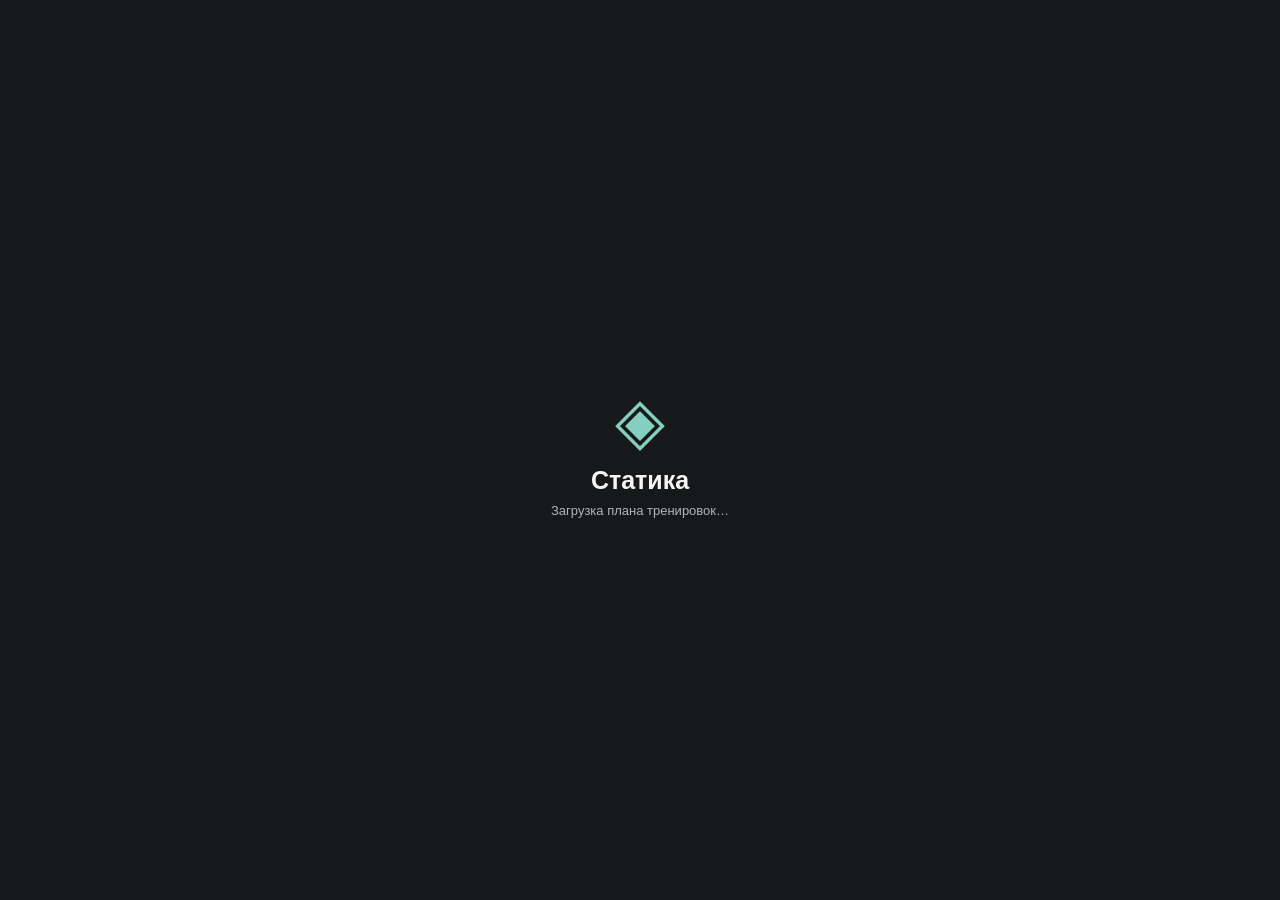
==== commit 35ca8b68: "Add files via upload rc7.3" ====
--- a/test/index.html
+++ b/test/index.html
@@ -12,7 +12,7 @@
   <link rel="apple-touch-icon" href="./icons/icon-192.png">
   <link rel="icon" type="image/png" href="./icons/icon-192.png">
   <link rel="stylesheet" href="./styles.css">
-  <title>Статика 2.3 RC7 — ТЕСТ</title>
+  <title>Статика 2.3 RC7.3 — ТЕСТ</title>
 </head>
 <body>
   <div id="app" aria-live="polite">
--- a/test/styles.css
+++ b/test/styles.css
@@ -206,3 +206,20 @@
 body:has(.rc7-history-review) .rc5-machine .v2-controls{display:block!important;width:100%;max-width:100%;overflow-wrap:anywhere}
 body:has(.rc7-history-review) .rc5-machine .v24-timeline{display:none!important}
 body:has(.rc7-history-review) .rc5-machine .subtle-card{max-width:100%;overflow-wrap:anywhere;font-size:13px}
+
+/* RC7.3 approved diary and 4-column bottom navigation */
+.bottom-nav,body:has(.rc5-workout) .bottom-nav,body:has(.v2-workout) .bottom-nav{display:grid!important;grid-template-columns:repeat(4,minmax(0,1fr))!important;width:100%!important;max-width:900px!important;left:50%!important;right:auto!important;transform:translateX(-50%)!important;gap:0!important;padding:9px max(8px,env(safe-area-inset-right)) calc(10px + env(safe-area-inset-bottom)) max(8px,env(safe-area-inset-left))!important}
+.nav-link,.bottom-nav .nav-link{display:flex!important;flex-direction:column!important;align-items:center!important;justify-content:center!important;min-width:0!important;min-height:57px!important;padding:5px 0!important;gap:6px!important;font-size:12px!important;text-align:center!important}
+.nav-glyph,.bottom-nav .nav-glyph{display:grid!important;place-items:center!important;font-size:25px!important;line-height:1!important;width:27px!important;height:27px!important}
+.nav-glyph svg{display:block;width:26px;height:26px}
+.diary-screen{max-width:690px;margin:0 auto;padding:4px 0 30px}
+.diary-heading,.diary-detail-heading{display:flex;align-items:center;justify-content:space-between;gap:12px}
+.diary-heading h1,.diary-detail-heading h1{font-size:clamp(27px,6vw,36px);line-height:1.15;letter-spacing:-.035em;margin:0;font-weight:780}
+.diary-export{border:1px solid #75cfc0;color:#e5f7f3;background:none;border-radius:999px;padding:10px 14px;font-size:12px}
+.diary-stats{display:grid;grid-template-columns:repeat(3,minmax(0,1fr));background:#232627;border-radius:18px;margin:24px 0 30px;padding:19px 12px}
+.diary-stats>div{padding:0 12px;display:grid;gap:8px;min-width:0}.diary-stats>div+div{border-left:1px solid #43494a}.diary-stats span{font-size:11px;color:#c4c9c9}.diary-stats strong{font-size:29px;color:#80dfcb;font-variant-numeric:tabular-nums}.diary-stats>div:nth-child(2) strong{color:#f4dc78}.diary-stats>div:nth-child(3) strong{color:#fff}
+.diary-week{margin:24px 0}.diary-week h2,.diary-eyebrow{font-size:12px;letter-spacing:.14em;color:#b9bfc0;font-weight:750;margin:0 0 14px}
+.diary-card{width:100%;display:flex;align-items:center;gap:11px;text-align:left;background:#222526;color:#f7f7f7;border:1px solid #454b4b;border-radius:20px;margin:9px 0;padding:16px 13px;min-height:115px}.diary-card.diary-incomplete{border-color:#83decb}.diary-status-icon{flex:none;width:29px;height:29px;border:3px solid #80dccc;color:#80dccc;border-radius:50%;display:grid;place-items:center;font-size:20px}.diary-status-icon.complete{background:#80dccc;color:#172725}.diary-card-body{flex:1;min-width:0;display:grid;gap:11px}.diary-card-title{font-size:14px;font-weight:750}.diary-card-detail{font-size:12px;color:#b8c9c8}.diary-meter{height:7px;border-radius:10px;background:#4a5051;overflow:hidden;display:block;width:100%}.diary-meter>span{display:block;height:100%;border-radius:10px;background:#80dfcb}.diary-card-side{display:grid;justify-items:end;gap:12px;align-self:stretch}.diary-tag{background:#e9d36e;color:#1e241b;border-radius:99px;padding:6px 10px;font-size:11px;font-weight:750;white-space:nowrap}.diary-tag.done{background:#234638;color:#90e2c1}.diary-pct{font-size:15px;font-weight:700;color:#80dfcb}.diary-arrow{color:#b3c0c1;font-size:25px}
+.diary-back{border:0;background:none;color:#82dccc;padding:8px 0 30px;font-size:15px}.diary-detail-heading{align-items:flex-start}.diary-detail-heading h1{max-width:72%}.diary-meta{color:#b8c6c6;font-size:13px;margin:18px 0 23px}.diary-progress{background:#222626;border-radius:18px;padding:16px;margin:0 0 20px}.diary-progress>div{display:flex;justify-content:space-between;gap:8px;color:#c5d2d0;font-size:13px;margin-bottom:14px}.diary-progress>div strong{color:#7de0c7}
+.diary-exercises{display:grid;gap:10px;margin:24px 0 28px}.diary-exercise{border:1px solid #3d4545;border-radius:18px;background:#222525;padding:14px}.diary-ex-row{display:flex;gap:14px;align-items:center}.diary-ex-row>div{display:grid;gap:6px}.diary-ex-row strong{font-size:15px}.diary-ex-row span:not(.diary-ex-check){font-size:12px;color:#b7c6c5}.diary-ex-check{width:28px;height:28px;flex:none;border:2px solid #9ba8a8;border-radius:50%;display:grid;place-items:center}.diary-ex-check.complete{background:#80dfcb;color:#142522;border-color:#80dfcb}.diary-primary,.diary-secondary{width:100%;min-height:55px;border-radius:16px;font-size:15px;font-weight:750;margin:0 0 12px}.diary-primary{background:#83deca;border:0;color:#112724}.diary-secondary{background:transparent;border:1px solid #83deca;color:#e4eeeb}.diary-edit-sets{display:grid;grid-template-columns:repeat(2,minmax(0,1fr));gap:10px;margin:15px 0 0}.diary-edit-sets label{display:grid;gap:6px;font-size:11px;color:#c6d3d1}.diary-edit-sets input{width:100%;min-width:0;background:#161b1c;color:white;border:1px solid #647573;border-radius:10px;padding:10px;font-size:16px}
+@media(max-width:390px){.diary-card{gap:8px;padding:12px 9px}.diary-tag{font-size:10px;padding:5px 7px}.diary-card-title{font-size:13px}.diary-stats>div{padding:0 7px}.diary-stats span{font-size:10px}.diary-stats strong{font-size:25px}}
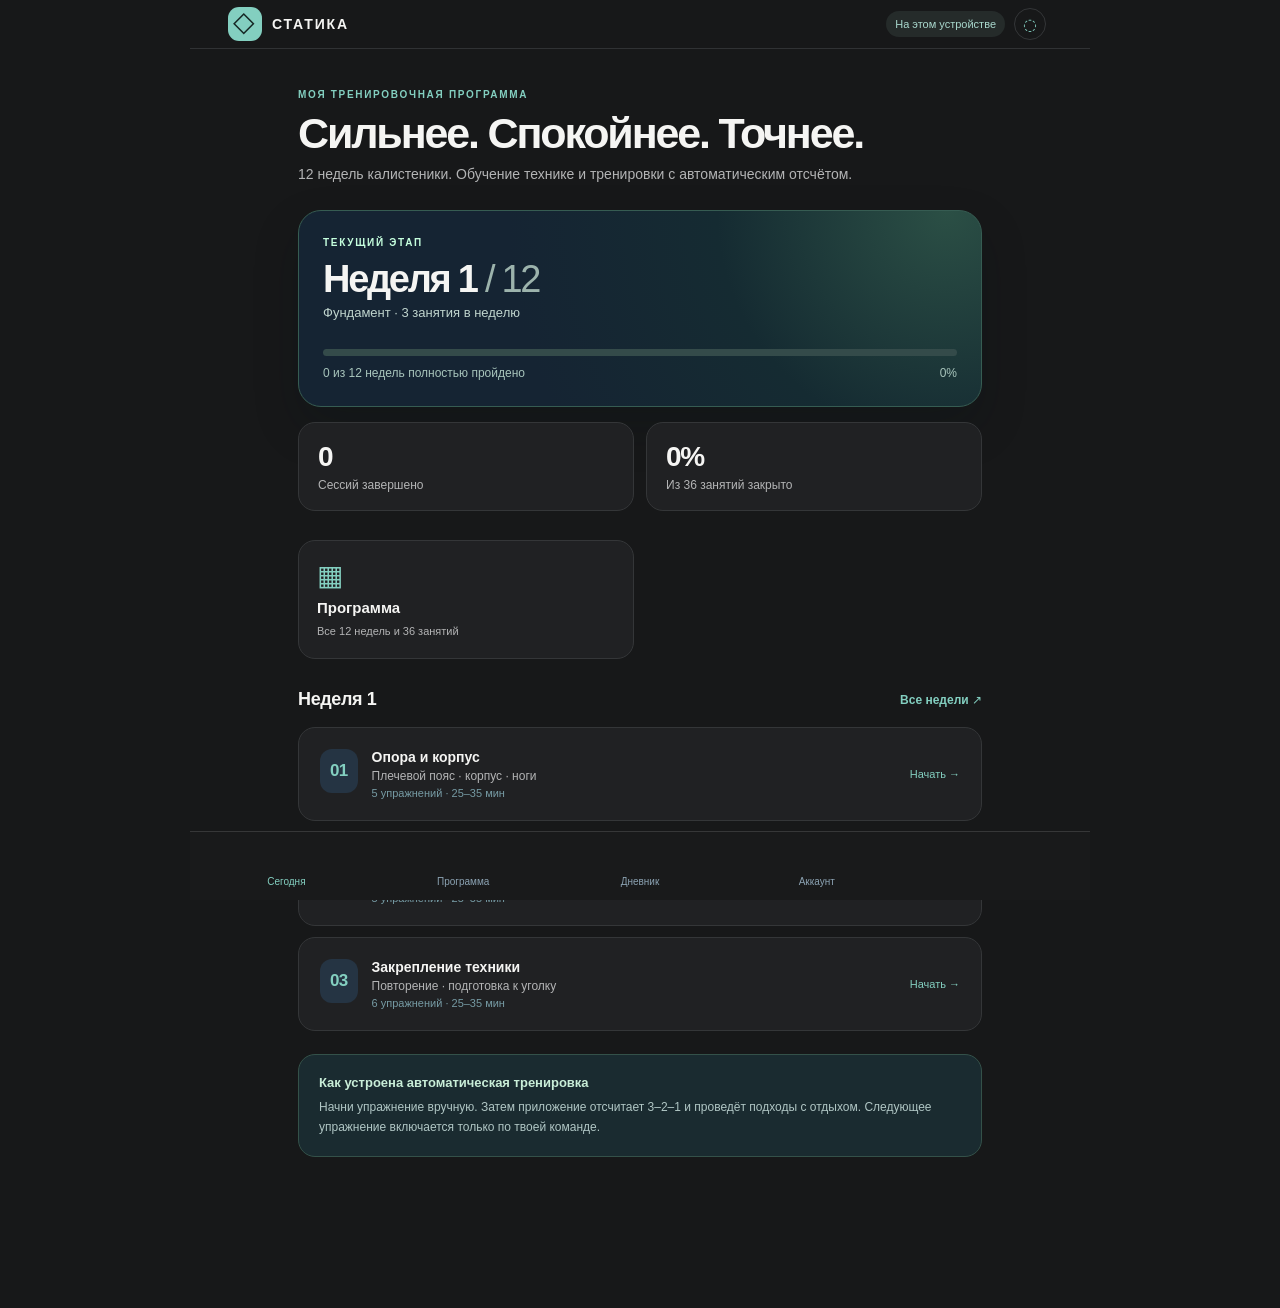
==== commit 699e8602: "Add files via upload rc7.3.1" ====
--- a/test/index.html
+++ b/test/index.html
@@ -12,7 +12,7 @@
   <link rel="apple-touch-icon" href="./icons/icon-192.png">
   <link rel="icon" type="image/png" href="./icons/icon-192.png">
   <link rel="stylesheet" href="./styles.css">
-  <title>Статика 2.3 RC7.3 — ТЕСТ</title>
+  <title>Статика 2.3 RC7.3.1 — ТЕСТ</title>
 </head>
 <body>
   <div id="app" aria-live="polite">
--- a/test/styles.css
+++ b/test/styles.css
@@ -207,11 +207,7 @@
 body:has(.rc7-history-review) .rc5-machine .v24-timeline{display:none!important}
 body:has(.rc7-history-review) .rc5-machine .subtle-card{max-width:100%;overflow-wrap:anywhere;font-size:13px}
 
-/* RC7.3 approved diary and 4-column bottom navigation */
-.bottom-nav,body:has(.rc5-workout) .bottom-nav,body:has(.v2-workout) .bottom-nav{display:grid!important;grid-template-columns:repeat(4,minmax(0,1fr))!important;width:100%!important;max-width:900px!important;left:50%!important;right:auto!important;transform:translateX(-50%)!important;gap:0!important;padding:9px max(8px,env(safe-area-inset-right)) calc(10px + env(safe-area-inset-bottom)) max(8px,env(safe-area-inset-left))!important}
-.nav-link,.bottom-nav .nav-link{display:flex!important;flex-direction:column!important;align-items:center!important;justify-content:center!important;min-width:0!important;min-height:57px!important;padding:5px 0!important;gap:6px!important;font-size:12px!important;text-align:center!important}
-.nav-glyph,.bottom-nav .nav-glyph{display:grid!important;place-items:center!important;font-size:25px!important;line-height:1!important;width:27px!important;height:27px!important}
-.nav-glyph svg{display:block;width:26px;height:26px}
+/* RC7.3 diary and navigation */
 .diary-screen{max-width:690px;margin:0 auto;padding:4px 0 30px}
 .diary-heading,.diary-detail-heading{display:flex;align-items:center;justify-content:space-between;gap:12px}
 .diary-heading h1,.diary-detail-heading h1{font-size:clamp(27px,6vw,36px);line-height:1.15;letter-spacing:-.035em;margin:0;font-weight:780}
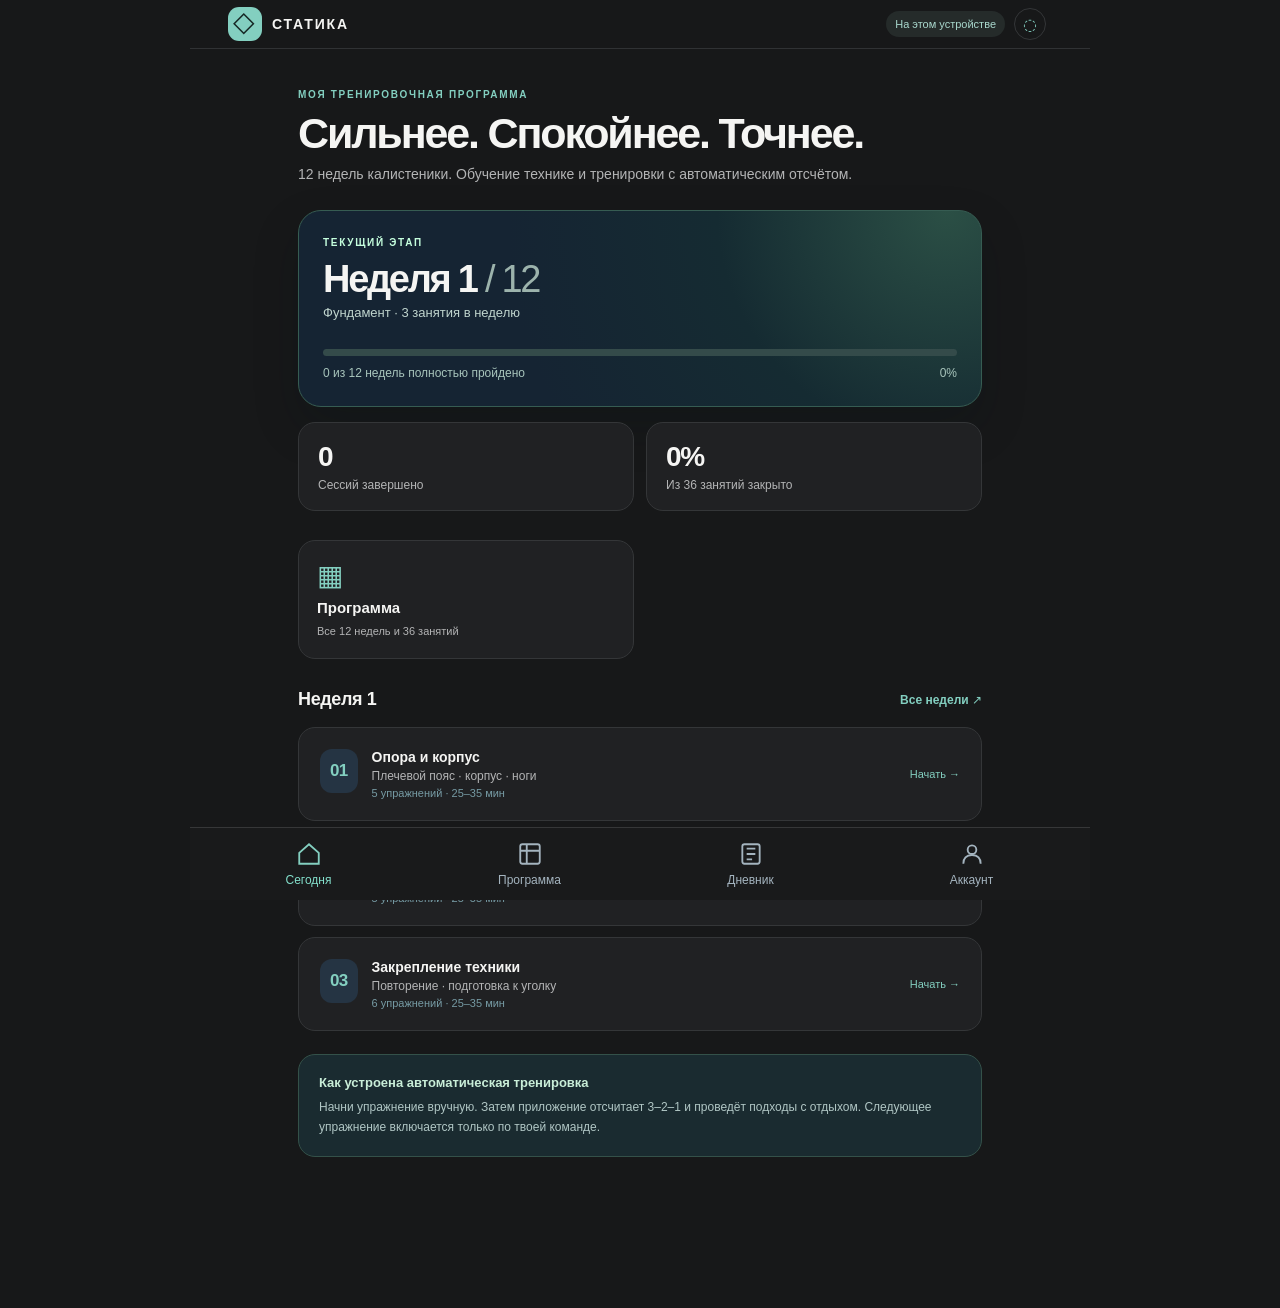
==== commit 1d070e70: "Add files via upload rc7.3.3" ====
--- a/test/index.html
+++ b/test/index.html
@@ -12,7 +12,7 @@
   <link rel="apple-touch-icon" href="./icons/icon-192.png">
   <link rel="icon" type="image/png" href="./icons/icon-192.png">
   <link rel="stylesheet" href="./styles.css">
-  <title>Статика 2.3 RC7.3.1 — ТЕСТ</title>
+  <title>Статика 2.3 RC7.3.3 — ТЕСТ</title>
 </head>
 <body>
   <div id="app" aria-live="polite">
--- a/test/styles.css
+++ b/test/styles.css
@@ -219,3 +219,11 @@
 .diary-back{border:0;background:none;color:#82dccc;padding:8px 0 30px;font-size:15px}.diary-detail-heading{align-items:flex-start}.diary-detail-heading h1{max-width:72%}.diary-meta{color:#b8c6c6;font-size:13px;margin:18px 0 23px}.diary-progress{background:#222626;border-radius:18px;padding:16px;margin:0 0 20px}.diary-progress>div{display:flex;justify-content:space-between;gap:8px;color:#c5d2d0;font-size:13px;margin-bottom:14px}.diary-progress>div strong{color:#7de0c7}
 .diary-exercises{display:grid;gap:10px;margin:24px 0 28px}.diary-exercise{border:1px solid #3d4545;border-radius:18px;background:#222525;padding:14px}.diary-ex-row{display:flex;gap:14px;align-items:center}.diary-ex-row>div{display:grid;gap:6px}.diary-ex-row strong{font-size:15px}.diary-ex-row span:not(.diary-ex-check){font-size:12px;color:#b7c6c5}.diary-ex-check{width:28px;height:28px;flex:none;border:2px solid #9ba8a8;border-radius:50%;display:grid;place-items:center}.diary-ex-check.complete{background:#80dfcb;color:#142522;border-color:#80dfcb}.diary-primary,.diary-secondary{width:100%;min-height:55px;border-radius:16px;font-size:15px;font-weight:750;margin:0 0 12px}.diary-primary{background:#83deca;border:0;color:#112724}.diary-secondary{background:transparent;border:1px solid #83deca;color:#e4eeeb}.diary-edit-sets{display:grid;grid-template-columns:repeat(2,minmax(0,1fr));gap:10px;margin:15px 0 0}.diary-edit-sets label{display:grid;gap:6px;font-size:11px;color:#c6d3d1}.diary-edit-sets input{width:100%;min-width:0;background:#161b1c;color:white;border:1px solid #647573;border-radius:10px;padding:10px;font-size:16px}
 @media(max-width:390px){.diary-card{gap:8px;padding:12px 9px}.diary-tag{font-size:10px;padding:5px 7px}.diary-card-title{font-size:13px}.diary-stats>div{padding:0 7px}.diary-stats span{font-size:10px}.diary-stats strong{font-size:25px}}
+
+/* RC7.3.3: one consistent, full-width, four-column iPhone bottom navigation. */
+.app-shell .bottom-nav {display:grid!important;grid-template-columns:repeat(4,minmax(0,1fr))!important;align-items:stretch!important;justify-content:stretch!important;gap:0!important;left:0!important;right:0!important;transform:none!important;width:100%!important;max-width:900px!important;margin-inline:auto!important;min-height:calc(68px + env(safe-area-inset-bottom))!important;padding:9px 8px calc(9px + env(safe-area-inset-bottom))!important;background:#191a1b!important;border-top:1px solid #363738!important;}
+.app-shell .bottom-nav .nav-link {display:flex!important;flex-direction:column!important;justify-content:center!important;align-items:center!important;gap:6px!important;min-width:0!important;min-height:54px!important;padding:4px 2px!important;font-size:12px!important;line-height:1.2!important;text-align:center!important;color:#a4b4bf!important;}
+.app-shell .bottom-nav .nav-link.active{color:#83dfcb!important;}
+.app-shell .bottom-nav .nav-glyph{display:flex!important;align-items:center!important;justify-content:center!important;width:26px!important;height:26px!important;font-size:0!important;line-height:0!important;}
+.app-shell .bottom-nav .nav-glyph svg{display:block!important;width:26px!important;height:26px!important;overflow:visible!important;stroke:currentColor!important;fill:none!important;}
+@media(max-width:360px){.app-shell .bottom-nav .nav-link{font-size:11px!important;}}
